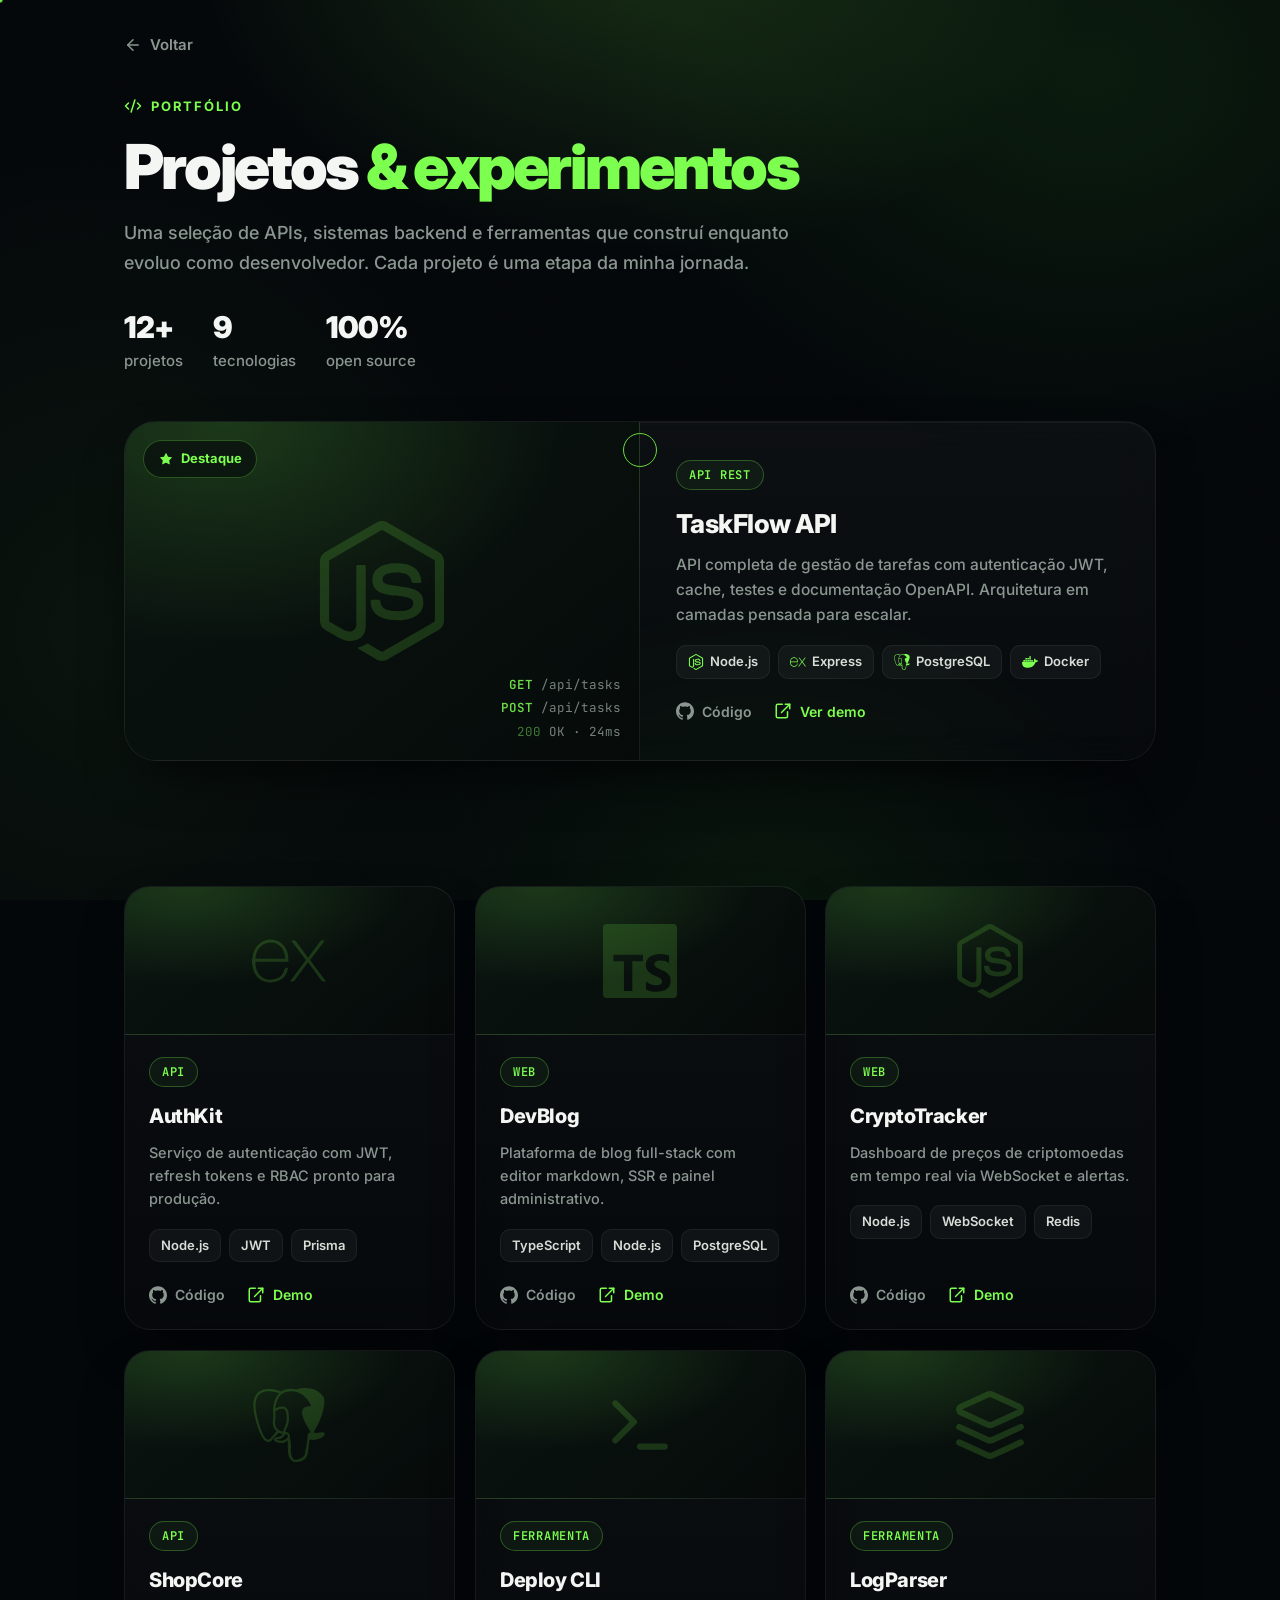
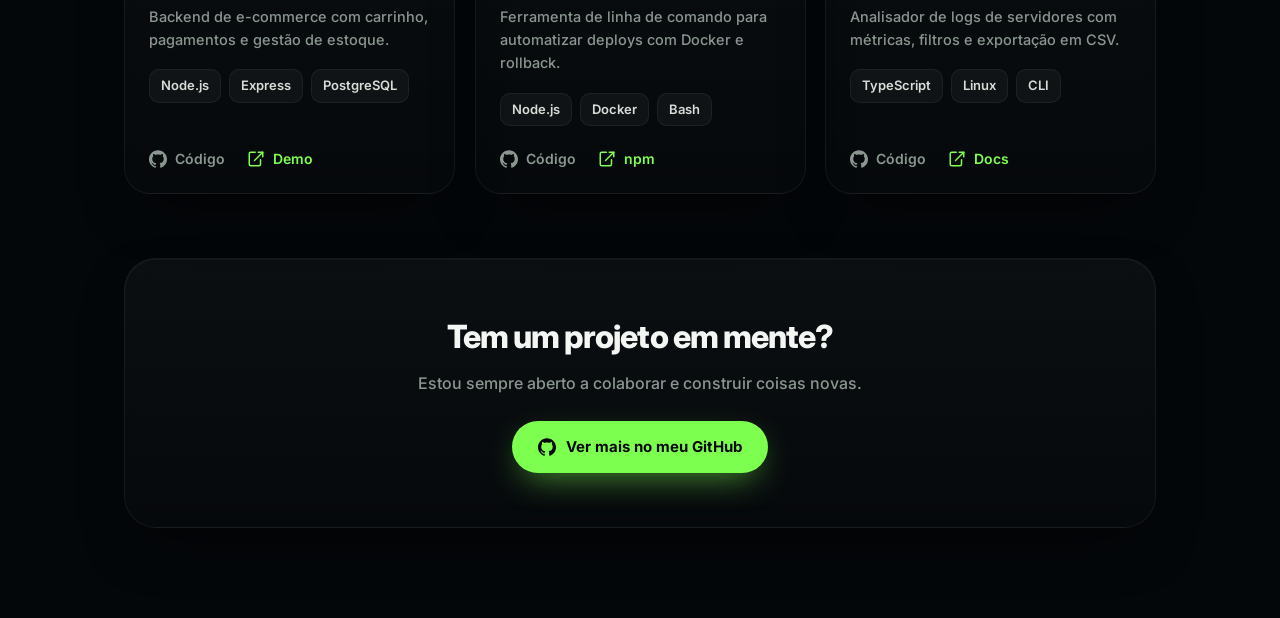
==== pages/portfolio/index.html @ dc5ea9fb ""feat: improve developer hub UI and user experience"" ====
<!DOCTYPE html>
<html lang="pt-BR">
<head>
  <meta charset="UTF-8" />
  <meta name="viewport" content="width=device-width, initial-scale=1.0" />
  <meta name="theme-color" content="#04070a" />
  <meta name="description" content="Portfólio de Vitor Melo — APIs, sistemas backend e experimentos construídos com Node.js, TypeScript e PostgreSQL." />
  <title>Portfólio · Vitor Melo</title>
  <link rel="preconnect" href="https://fonts.googleapis.com" />
  <link rel="preconnect" href="https://fonts.gstatic.com" crossorigin />
  <link rel="icon" type="image/png" href="assets/favicon-32x32.png" />
  <link href="https://fonts.googleapis.com/css2?family=Inter:wght@400;500;600;700;800;900&family=JetBrains+Mono:wght@400;500;600&display=swap" rel="stylesheet" />
  <link rel="stylesheet" href="style.css" />
</head>
<body>
  <!-- ==================== SVG SPRITE ==================== -->
  <svg class="sprite" aria-hidden="true" width="0" height="0" style="position:absolute">
    <defs>
      <symbol id="ic-arrow-left" viewBox="0 0 24 24"><g fill="none" stroke="currentColor" stroke-width="2" stroke-linecap="round" stroke-linejoin="round"><path d="m12 19-7-7 7-7"/><path d="M19 12H5"/></g></symbol>
      <symbol id="ic-code" viewBox="0 0 24 24"><g fill="none" stroke="currentColor" stroke-width="2" stroke-linecap="round" stroke-linejoin="round"><path d="m18 16 4-4-4-4"/><path d="m6 8-4 4 4 4"/><path d="m14.5 4-5 16"/></g></symbol>
      <symbol id="ic-external" viewBox="0 0 24 24"><g fill="none" stroke="currentColor" stroke-width="2" stroke-linecap="round" stroke-linejoin="round"><path d="M15 3h6v6"/><path d="M10 14 21 3"/><path d="M18 13v6a2 2 0 0 1-2 2H5a2 2 0 0 1-2-2V5a2 2 0 0 1 2-2h6"/></g></symbol>
      <symbol id="ic-layers" viewBox="0 0 24 24"><g fill="none" stroke="currentColor" stroke-width="2" stroke-linecap="round" stroke-linejoin="round"><path d="m12.83 2.18a2 2 0 0 0-1.66 0L2.6 6.08a1 1 0 0 0 0 1.83l8.58 3.91a2 2 0 0 0 1.66 0l8.58-3.9a1 1 0 0 0 0-1.83Z"/><path d="m22 17.65-9.17 4.16a2 2 0 0 1-1.66 0L2 17.65"/><path d="m22 12.65-9.17 4.16a2 2 0 0 1-1.66 0L2 12.65"/></g></symbol>
      <symbol id="ic-star" viewBox="0 0 24 24"><path fill="currentColor" d="M11.48 3.5a.6.6 0 0 1 1.04 0l2.28 4.62a.6.6 0 0 0 .45.33l5.1.74a.6.6 0 0 1 .33 1.02l-3.69 3.6a.6.6 0 0 0-.17.53l.87 5.08a.6.6 0 0 1-.87.63l-4.56-2.4a.6.6 0 0 0-.56 0l-4.56 2.4a.6.6 0 0 1-.87-.63l.87-5.08a.6.6 0 0 0-.17-.53l-3.7-3.6a.6.6 0 0 1 .34-1.02l5.1-.74a.6.6 0 0 0 .45-.33Z"/></symbol>
      <symbol id="ic-terminal" viewBox="0 0 24 24"><g fill="none" stroke="currentColor" stroke-width="2" stroke-linecap="round" stroke-linejoin="round"><polyline points="4 17 10 11 4 5"/><line x1="12" x2="20" y1="19" y2="19"/></g></symbol>
      <symbol id="ic-github" viewBox="0 0 24 24"><path fill="currentColor" d="M12 .297c-6.63 0-12 5.373-12 12 0 5.303 3.438 9.8 8.205 11.385.6.113.82-.258.82-.577 0-.285-.01-1.04-.015-2.04-3.338.724-4.042-1.61-4.042-1.61C4.422 18.07 3.633 17.7 3.633 17.7c-1.087-.744.084-.729.084-.729 1.205.084 1.838 1.236 1.838 1.236 1.07 1.835 2.809 1.305 3.495.998.108-.776.417-1.305.76-1.605-2.665-.3-5.466-1.332-5.466-5.93 0-1.31.465-2.38 1.235-3.22-.135-.303-.54-1.523.105-3.176 0 0 1.005-.322 3.3 1.23.96-.267 1.98-.399 3-.405 1.02.006 2.04.138 3 .405 2.28-1.552 3.285-1.23 3.285-1.23.645 1.653.24 2.873.12 3.176.765.84 1.23 1.91 1.23 3.22 0 4.61-2.805 5.625-5.475 5.92.42.36.81 1.096.81 2.22 0 1.606-.015 2.896-.015 3.286 0 .315.21.69.825.57C20.565 22.092 24 17.592 24 12.297c0-6.627-5.373-12-12-12"/></symbol>
      <symbol id="ic-node" viewBox="0 0 24 24"><path fill="currentColor" d="M11.998,24c-0.321,0-0.641-0.084-0.922-0.247l-2.936-1.737c-0.438-0.245-0.224-0.332-0.08-0.383 c0.585-0.203,0.703-0.25,1.328-0.604c0.065-0.037,0.151-0.023,0.218,0.017l2.256,1.339c0.082,0.045,0.197,0.045,0.272,0l8.795-5.076 c0.082-0.047,0.134-0.141,0.134-0.238V6.921c0-0.099-0.053-0.192-0.137-0.242l-8.791-5.072c-0.081-0.047-0.189-0.047-0.271,0 L3.075,6.68C2.99,6.729,2.936,6.825,2.936,6.921v10.15c0,0.097,0.054,0.189,0.137,0.235l2.409,1.392 c1.307,0.654,2.108-0.116,2.108-0.89V7.787c0-0.142,0.114-0.253,0.256-0.253h1.115c0.139,0,0.255,0.112,0.255,0.253v10.021 c0,1.745-0.95,2.745-2.604,2.745c-0.508,0-0.909,0-2.026-0.551L2.28,18.675c-0.57-0.329-0.922-0.945-0.922-1.604V6.921 c0-0.659,0.353-1.275,0.922-1.603l8.795-5.082c0.557-0.315,1.296-0.315,1.848,0l8.794,5.082c0.570,0.329,0.924,0.944,0.924,1.603 v10.15c0,0.659-0.354,1.273-0.924,1.604l-8.794,5.078C12.643,23.916,12.324,24,11.998,24z M19.099,13.993 c0-1.9-1.284-2.406-3.987-2.763c-2.731-0.361-3.009-0.548-3.009-1.187c0-0.528,0.235-1.233,2.258-1.233 c1.807,0,2.473,0.389,2.747,1.607c0.024,0.115,0.129,0.199,0.247,0.199h1.141c0.071,0,0.138-0.031,0.186-0.081 c0.048-0.054,0.074-0.123,0.067-0.196c-0.177-2.098-1.571-3.076-4.388-3.076c-2.508,0-4.004,1.058-4.004,2.833 c0,1.925,1.488,2.457,3.895,2.695c2.88,0.282,3.103,0.703,3.103,1.269c0,0.983-0.789,1.402-2.642,1.402 c-2.327,0-2.839-0.584-3.011-1.742c-0.02-0.124-0.126-0.215-0.253-0.215h-1.137c-0.141,0-0.254,0.112-0.254,0.253 c0,1.482,0.806,3.248,4.655,3.248C17.501,16.936,19.099,15.833,19.099,13.993z"/></symbol>
      <symbol id="ic-ts" viewBox="0 0 24 24"><path fill="currentColor" d="M1.125 0C.502 0 0 .502 0 1.125v21.75C0 23.498.502 24 1.125 24h21.75c.623 0 1.125-.502 1.125-1.125V1.125C24 .502 23.498 0 22.875 0zm17.363 9.75c.612 0 1.154.037 1.627.111a6.38 6.38 0 0 1 1.306.34v2.458a3.95 3.95 0 0 0-.643-.361 5.093 5.093 0 0 0-.717-.26 5.453 5.453 0 0 0-1.426-.2c-.3 0-.573.028-.819.086a2.1 2.1 0 0 0-.623.242c-.17.104-.3.229-.393.374a.888.888 0 0 0-.14.49c0 .196.053.373.156.529.104.156.252.304.443.444s.423.276.696.41c.273.135.582.274.926.416.47.197.892.407 1.266.628.374.222.695.473.963.753.268.279.472.598.614.957.142.359.214.776.214 1.253 0 .657-.125 1.21-.373 1.656a3.033 3.033 0 0 1-1.012 1.085 4.38 4.38 0 0 1-1.487.596c-.566.12-1.163.18-1.79.18a9.916 9.916 0 0 1-1.84-.164 5.544 5.544 0 0 1-1.512-.493v-2.63a5.033 5.033 0 0 0 3.237 1.2c.333 0 .624-.03.872-.09.249-.06.456-.144.623-.25.166-.108.29-.234.373-.38a1.023 1.023 0 0 0-.074-1.089 2.12 2.12 0 0 0-.537-.5 5.597 5.597 0 0 0-.807-.444 27.72 27.72 0 0 0-1.007-.436c-.918-.383-1.602-.852-2.053-1.405-.45-.553-.676-1.222-.676-2.005 0-.614.123-1.141.369-1.582.246-.441.58-.804 1.004-1.089a4.494 4.494 0 0 1 1.47-.629 7.536 7.536 0 0 1 1.77-.201zm-15.113.188h9.563v2.166H9.506v9.646H6.789v-9.646H3.375z"/></symbol>
      <symbol id="ic-express" viewBox="0 0 24 24"><path fill="currentColor" d="M24 18.588a1.529 1.529 0 0 1-1.895-.72l-3.45-4.771-.5-.667-4.003 5.444a1.466 1.466 0 0 1-1.802.708l5.158-6.92-4.798-6.251a1.595 1.595 0 0 1 1.9.666l3.576 4.83 3.596-4.808a1.435 1.435 0 0 1 1.788-.668L21.708 7.9l-2.522 3.283a.666.666 0 0 0 0 .994l4.804 6.412zM.002 11.576l.42-2.075c1.154-4.103 5.858-5.81 9.094-3.27 1.895 1.489 2.368 3.597 2.275 5.973H1.116C.943 16.447 4.005 19.009 7.92 17.7a4.078 4.078 0 0 0 2.582-2.876c.207-.666.548-.78 1.174-.588a5.417 5.417 0 0 1-2.589 3.957 6.272 6.272 0 0 1-7.306-.933 6.575 6.575 0 0 1-1.64-3.858c0-.235-.08-.455-.134-.666A88.33 88.33 0 0 1 0 11.577zm1.127-.286h9.654c-.06-3.076-2.001-5.258-4.59-5.278-2.882-.04-4.944 2.094-5.071 5.264z"/></symbol>
      <symbol id="ic-postgres" viewBox="0 0 24 24"><path fill="currentColor" d="M23.5594 14.7228a.5269.5269 0 0 0-.0563-.1191c-.139-.2632-.4768-.3418-1.0074-.2321-1.6533.3411-2.2935.1312-2.5256-.0191 1.342-2.0482 2.445-4.522 3.0411-6.8297.2714-1.0507.7982-3.5237.1222-4.7316a1.5641 1.5641 0 0 0-.1509-.235C21.6931.9086 19.8007.0248 17.5099.0005c-1.4947-.0158-2.7705.3461-3.1161.4794a9.449 9.449 0 0 0-.5159-.0816 8.044 8.044 0 0 0-1.3114-.1278c-1.1822-.0184-2.2038.2642-3.0498.8406-.8573-.3211-4.7888-1.645-7.2219.0788C.9359 2.1526.3086 3.8733.4302 6.3043c.0409.818.5069 3.334 1.2423 5.7436.4598 1.5065.9387 2.7019 1.4334 3.582.553.9942 1.1259 1.5933 1.7143 1.7895.4474.1491 1.1327.1441 1.8581-.7279.8012-.9635 1.5903-1.8258 1.9446-2.2069.4351.2355.9064.3625 1.39.3772a.0569.0569 0 0 0 .0004.0041 11.0312 11.0312 0 0 0-.2472.3054c-.3389.4302-.4094.5197-1.5002.7443-.3102.064-1.1344.2339-1.1464.8115-.0025.1224.0329.2309.0919.3268.2269.4231.9216.6097 1.015.6331 1.3345.3335 2.5044.092 3.3714-.6787-.017 2.231.0775 4.4174.3454 5.0874.2212.5529.7618 1.9045 2.4692 1.9043.2505 0 .5263-.0291.8296-.0941 1.7819-.3821 2.5557-1.1696 2.855-2.9059.1503-.8707.4016-2.8753.5388-4.1012.0169-.0703.0357-.1207.057-.1362.0007-.0005.0697-.0471.4272.0307a.3673.3673 0 0 0 .0443.0068l.2539.0223.0149.001c.8468.0384 1.9114-.1426 2.5312-.4308.6438-.2988 1.8057-1.0323 1.5951-1.6698zM2.371 11.8765c-.7435-2.4358-1.1779-4.8851-1.2123-5.5719-.1086-2.1714.4171-3.6829 1.5623-4.4927 1.8367-1.2986 4.8398-.5408 6.108-.13-.0032.0032-.0066.0061-.0098.0094-2.0238 2.044-1.9758 5.536-1.9708 5.7495-.0002.0823.0066.1989.0162.3593.0348.5873.0996 1.6804-.0735 2.9184-.1609 1.1504.1937 2.2764.9728 3.0892.0806.0841.1648.1631.2518.2374-.3468.3714-1.1004 1.1926-1.9025 2.1576-.5677.6825-.9597.5517-1.0886.5087-.3919-.1307-.813-.5871-1.2381-1.3223-.4796-.839-.9635-2.0317-1.4155-3.5126zm6.0072 5.0871c-.1711-.0428-.3271-.1132-.4322-.1772.0889-.0394.2374-.0902.4833-.1409 1.2833-.2641 1.4815-.4506 1.9143-1.0002.0992-.126.2116-.2687.3673-.4426a.3549.3549 0 0 0 .0737-.1298c.1708-.1513.2724-.1099.4369-.0417.156.0646.3078.26.3695.4752.0291.1016.0619.2945-.0452.4444-.9043 1.2658-2.2216 1.2494-3.1676 1.0128zm2.094-3.988-.0525.141c-.133.3566-.2567.6881-.3334 1.003-.6674-.0021-1.3168-.2872-1.8105-.8024-.6279-.6551-.9131-1.5664-.7825-2.5004.1828-1.3079.1153-2.4468.079-3.0586-.005-.0857-.0095-.1607-.0122-.2199.2957-.2621 1.6659-.9962 2.6429-.7724.4459.1022.7176.4057.8305.928.5846 2.7038.0774 3.8307-.3302 4.7363-.084.1866-.1633.3629-.2311.5454zm7.3637 4.5725c-.0169.1768-.0358.376-.0618.5959l-.146.4383a.3547.3547 0 0 0-.0182.1077c-.0059.4747-.054.6489-.115.8693-.0634.2292-.1353.4891-.1794 1.0575-.11 1.4143-.8782 2.2267-2.4172 2.5565-1.5155.3251-1.7843-.4968-2.0212-1.2217a6.5824 6.5824 0 0 0-.0769-.2266c-.2154-.5858-.1911-1.4119-.1574-2.5551.0165-.5612-.0249-1.9013-.3302-2.6462.0044-.2932.0106-.5909.019-.8918a.3529.3529 0 0 0-.0153-.1126 1.4927 1.4927 0 0 0-.0439-.208c-.1226-.4283-.4213-.7866-.7797-.9351-.1424-.059-.4038-.1672-.7178-.0869.067-.276.1831-.5875.309-.9249l.0529-.142c.0595-.16.134-.3257.213-.5012.4265-.9476 1.0106-2.2453.3766-5.1772-.2374-1.0981-1.0304-1.6343-2.2324-1.5098-.7207.0746-1.3799.3654-1.7088.5321a5.6716 5.6716 0 0 0-.1958.1041c.0918-1.1064.4386-3.1741 1.7357-4.4823a4.0306 4.0306 0 0 1 .3033-.276.3532.3532 0 0 0 .1447-.0644c.7524-.5706 1.6945-.8506 2.802-.8325.4091.0067.8017.0339 1.1742.081 1.939.3544 3.2439 1.4468 4.0359 2.3827.8143.9623 1.2552 1.9315 1.4312 2.4543-1.3232-.1346-2.2234.1268-2.6797.779-.9926 1.4189.543 4.1729 1.2811 5.4964.1353.2426.2522.4522.2889.5413.2403.5825.5515.9713.7787 1.2552.0696.087.1372.1714.1885.245-.4008.1155-1.1208.3825-1.0552 1.717z"/></symbol>
      <symbol id="ic-docker" viewBox="0 0 24 24"><path fill="currentColor" d="M13.983 11.078h2.119a.186.186 0 00.186-.185V9.006a.186.186 0 00-.186-.186h-2.119a.185.185 0 00-.185.185v1.888c0 .102.083.185.185.185m-2.954-5.43h2.118a.186.186 0 00.186-.186V3.574a.186.186 0 00-.186-.185h-2.118a.185.185 0 00-.185.185v1.888c0 .102.082.185.185.185m0 2.716h2.118a.187.187 0 00.186-.186V6.29a.186.186 0 00-.186-.185h-2.118a.185.185 0 00-.185.185v1.887c0 .102.082.185.185.186m-2.93 0h2.12a.186.186 0 00.184-.186V6.29a.185.185 0 00-.185-.185H8.1a.185.185 0 00-.185.185v1.887c0 .102.083.185.185.186m-2.964 0h2.119a.186.186 0 00.185-.186V6.29a.185.185 0 00-.185-.185H5.136a.186.186 0 00-.186.185v1.887c0 .102.084.185.186.186m5.893 2.715h2.118a.186.186 0 00.186-.185V9.006a.186.186 0 00-.186-.186h-2.118a.185.185 0 00-.185.185v1.888c0 .102.082.185.185.185m-2.93 0h2.12a.185.185 0 00.184-.185V9.006a.185.185 0 00-.184-.186h-2.12a.185.185 0 00-.184.185v1.888c0 .102.083.185.185.185m-2.964 0h2.119a.185.185 0 00.185-.185V9.006a.185.185 0 00-.184-.186h-2.12a.186.186 0 00-.186.186v1.887c0 .102.084.185.186.185m-2.92 0h2.12a.185.185 0 00.184-.185V9.006a.185.185 0 00-.184-.186h-2.12a.185.185 0 00-.184.185v1.888c0 .102.082.185.185.185M23.763 9.89c-.065-.051-.672-.51-1.954-.51-.338.001-.676.03-1.01.087-.248-1.7-1.653-2.53-1.716-2.566l-.344-.199-.226.327c-.284.438-.49.922-.612 1.43-.23.97-.09 1.882.403 2.661-.595.332-1.55.413-1.744.42H.751a.751.751 0 00-.75.748 11.376 11.376 0 00.692 4.062c.545 1.428 1.355 2.48 2.41 3.124 1.18.723 3.1 1.137 5.275 1.137.983.003 1.963-.086 2.93-.266a12.248 12.248 0 003.823-1.389c.98-.567 1.86-1.288 2.61-2.136 1.252-1.418 1.998-2.997 2.553-4.4h.221c1.372 0 2.215-.549 2.68-1.009.309-.293.55-.65.707-1.046l.098-.288Z"/></symbol>
    </defs>
  </svg>

  <!-- ==================== FIXED FX ==================== -->
  <div class="fx-glow" aria-hidden="true"></div>
  <div class="fx-grain" aria-hidden="true"></div>
  <div class="cursor" data-cursor aria-hidden="true"></div>
  <div class="cursor-dot" data-cursor-dot aria-hidden="true"></div>

  <div class="wrap">
    <a href="/" class="back" data-testid="back-link">
      <svg class="i18"><use href="#ic-arrow-left"/></svg> Voltar
    </a>

    <!-- ==================== HERO ==================== -->
    <header class="hero" data-testid="hero">
      <span class="eyebrow" data-anim="fade-up"><svg class="i18"><use href="#ic-code"/></svg> Portfólio</span>
      <h1 class="hero-title" data-anim="fade-up">Projetos <span class="accent">& experimentos</span></h1>
      <p class="hero-sub" data-anim="fade-up">
        Uma seleção de APIs, sistemas backend e ferramentas que construí enquanto evoluo como desenvolvedor.
        Cada projeto é uma etapa da minha jornada.
      </p>
      <div class="hero-stats" data-anim="fade-up">
        <span class="mini-stat"><b data-count="12" data-suffix="+">0</b> projetos</span>
        <span class="mini-stat"><b data-count="9">0</b> tecnologias</span>
        <span class="mini-stat"><b data-count="100" data-suffix="%">0</b> open source</span>
      </div>
    </header>

    <!-- ==================== FEATURED ==================== -->
    <a href="#" class="featured glass" data-anim="blur" data-tilt data-testid="featured-project">
      <div class="featured-thumb" data-cat="api">
        <span class="thumb-badge"><svg class="i22"><use href="#ic-star"/></svg> Destaque</span>
        <svg class="thumb-mark"><use href="#ic-node"/></svg>
        <div class="thumb-code">
          <span><span class="c-key">GET</span> /api/tasks</span>
          <span><span class="c-key">POST</span> /api/tasks</span>
          <span><span class="c-mut">200</span> OK · 24ms</span>
        </div>
      </div>
      <div class="featured-body">
        <span class="cat-tag">API REST</span>
        <h2 class="p-title">TaskFlow API</h2>
        <p class="p-desc">API completa de gestão de tarefas com autenticação JWT, cache, testes e documentação OpenAPI. Arquitetura em camadas pensada para escalar.</p>
        <div class="p-tags">
          <span class="tag"><svg class="i16"><use href="#ic-node"/></svg> Node.js</span>
          <span class="tag"><svg class="i16"><use href="#ic-express"/></svg> Express</span>
          <span class="tag"><svg class="i16"><use href="#ic-postgres"/></svg> PostgreSQL</span>
          <span class="tag"><svg class="i16"><use href="#ic-docker"/></svg> Docker</span>
        </div>
        <div class="p-links">
          <span class="p-link"><svg class="i18"><use href="#ic-github"/></svg> Código</span>
          <span class="p-link accent-link"><svg class="i18"><use href="#ic-external"/></svg> Ver demo</span>
        </div>
      </div>
    </a>

    <!-- ==================== FILTERS ==================== -->
    <div class="filters" data-anim="fade-up" data-testid="filters">
      <button class="filter active" data-filter="all" data-testid="filter-all">Todos</button>
      <button class="filter" data-filter="api" data-testid="filter-api">APIs</button>
      <button class="filter" data-filter="web" data-testid="filter-web">Web</button>
      <button class="filter" data-filter="tool" data-testid="filter-tool">Ferramentas</button>
    </div>

    <!-- ==================== GRID ==================== -->
    <div class="projects" data-testid="projects-grid">
      <a href="#" class="project glass" data-cat="api" data-anim="fade-up">
        <div class="p-thumb" data-cat="api"><svg class="thumb-mark sm"><use href="#ic-express"/></svg></div>
        <span class="cat-tag">API</span>
        <h3 class="p-title">AuthKit</h3>
        <p class="p-desc">Serviço de autenticação com JWT, refresh tokens e RBAC pronto para produção.</p>
        <div class="p-tags"><span class="tag">Node.js</span><span class="tag">JWT</span><span class="tag">Prisma</span></div>
        <div class="p-links"><span class="p-link"><svg class="i18"><use href="#ic-github"/></svg> Código</span><span class="p-link accent-link"><svg class="i18"><use href="#ic-external"/></svg> Demo</span></div>
      </a>

      <a href="#" class="project glass" data-cat="web" data-anim="fade-up">
        <div class="p-thumb" data-cat="web"><svg class="thumb-mark sm"><use href="#ic-ts"/></svg></div>
        <span class="cat-tag">Web</span>
        <h3 class="p-title">DevBlog</h3>
        <p class="p-desc">Plataforma de blog full-stack com editor markdown, SSR e painel administrativo.</p>
        <div class="p-tags"><span class="tag">TypeScript</span><span class="tag">Node.js</span><span class="tag">PostgreSQL</span></div>
        <div class="p-links"><span class="p-link"><svg class="i18"><use href="#ic-github"/></svg> Código</span><span class="p-link accent-link"><svg class="i18"><use href="#ic-external"/></svg> Demo</span></div>
      </a>

      <a href="#" class="project glass" data-cat="web" data-anim="fade-up">
        <div class="p-thumb" data-cat="web"><svg class="thumb-mark sm"><use href="#ic-node"/></svg></div>
        <span class="cat-tag">Web</span>
        <h3 class="p-title">CryptoTracker</h3>
        <p class="p-desc">Dashboard de preços de criptomoedas em tempo real via WebSocket e alertas.</p>
        <div class="p-tags"><span class="tag">Node.js</span><span class="tag">WebSocket</span><span class="tag">Redis</span></div>
        <div class="p-links"><span class="p-link"><svg class="i18"><use href="#ic-github"/></svg> Código</span><span class="p-link accent-link"><svg class="i18"><use href="#ic-external"/></svg> Demo</span></div>
      </a>

      <a href="#" class="project glass" data-cat="api" data-anim="fade-up">
        <div class="p-thumb" data-cat="api"><svg class="thumb-mark sm"><use href="#ic-postgres"/></svg></div>
        <span class="cat-tag">API</span>
        <h3 class="p-title">ShopCore</h3>
        <p class="p-desc">Backend de e-commerce com carrinho, pagamentos e gestão de estoque.</p>
        <div class="p-tags"><span class="tag">Node.js</span><span class="tag">Express</span><span class="tag">PostgreSQL</span></div>
        <div class="p-links"><span class="p-link"><svg class="i18"><use href="#ic-github"/></svg> Código</span><span class="p-link accent-link"><svg class="i18"><use href="#ic-external"/></svg> Demo</span></div>
      </a>

      <a href="#" class="project glass" data-cat="tool" data-anim="fade-up">
        <div class="p-thumb" data-cat="tool"><svg class="thumb-mark sm"><use href="#ic-terminal"/></svg></div>
        <span class="cat-tag">Ferramenta</span>
        <h3 class="p-title">Deploy CLI</h3>
        <p class="p-desc">Ferramenta de linha de comando para automatizar deploys com Docker e rollback.</p>
        <div class="p-tags"><span class="tag">Node.js</span><span class="tag">Docker</span><span class="tag">Bash</span></div>
        <div class="p-links"><span class="p-link"><svg class="i18"><use href="#ic-github"/></svg> Código</span><span class="p-link accent-link"><svg class="i18"><use href="#ic-external"/></svg> npm</span></div>
      </a>

      <a href="#" class="project glass" data-cat="tool" data-anim="fade-up">
        <div class="p-thumb" data-cat="tool"><svg class="thumb-mark sm"><use href="#ic-layers"/></svg></div>
        <span class="cat-tag">Ferramenta</span>
        <h3 class="p-title">LogParser</h3>
        <p class="p-desc">Analisador de logs de servidores com métricas, filtros e exportação em CSV.</p>
        <div class="p-tags"><span class="tag">TypeScript</span><span class="tag">Linux</span><span class="tag">CLI</span></div>
        <div class="p-links"><span class="p-link"><svg class="i18"><use href="#ic-github"/></svg> Código</span><span class="p-link accent-link"><svg class="i18"><use href="#ic-external"/></svg> Docs</span></div>
      </a>
    </div>

    <!-- empty state -->
    <p class="empty" data-testid="empty-state" hidden>Nenhum projeto nesta categoria ainda. 🚧</p>

    <!-- ==================== CTA ==================== -->
    <section class="cta glass" data-anim="blur" data-testid="cta">
      <h2 class="cta-title">Tem um projeto em mente?</h2>
      <p class="cta-sub">Estou sempre aberto a colaborar e construir coisas novas.</p>
      <a href="/" class="cta-btn"><svg class="i18"><use href="#ic-github"/></svg> Ver mais no meu GitHub</a>
    </section>
  </div>

  <script src="script.js"></script>
</body>
</html>
---- pages/portfolio/style.css ----
/* =====================================================
   Portfólio — Vitor Melo · same visual identity
   ===================================================== */

:root {
  --bg: #04070a;
  --green: #7CFF4F;
  --green-2: #5be83a;
  --text: #f3f6f3;
  --muted: #8b9690;
  --muted-2: #5f6b64;
  --card: rgba(255, 255, 255, 0.022);
  --card-hover: rgba(124, 255, 79, 0.05);
  --border: rgba(255, 255, 255, 0.06);
  --border-green: rgba(124, 255, 79, 0.28);
  --radius: 26px;
  --radius-lg: 32px;
  --ease: cubic-bezier(0.22, 1, 0.36, 1);
  --t: 300ms;
  --shadow: 0 24px 60px -24px rgba(0, 0, 0, 0.9);
  --glow: 0 0 40px -8px rgba(124, 255, 79, 0.45);
}

* { margin: 0; padding: 0; box-sizing: border-box; }
html { -webkit-text-size-adjust: 100%; scroll-behavior: smooth; }
body { font-family: 'Inter', system-ui, sans-serif; background: var(--bg); color: var(--text); line-height: 1.5; overflow-x: hidden; -webkit-font-smoothing: antialiased; cursor: none; }
::selection { background: rgba(124, 255, 79, 0.28); color: #fff; }
a { text-decoration: none; color: inherit; }
button { font-family: inherit; cursor: none; }
svg { display: block; }
.i16 { width: 16px; height: 16px; }
.i18 { width: 18px; height: 18px; }
.i22 { width: 22px; height: 22px; }
.accent { color: var(--green); }

/* ---------- Fixed FX (same as site) ---------- */
.fx-glow {
  position: fixed; inset: 0; z-index: 0; pointer-events: none;
  background:
    radial-gradient(760px 520px at 50% -6%, rgba(124, 255, 79, 0.15), transparent 60%),
    radial-gradient(900px 700px at 85% 8%, rgba(40, 122, 28, 0.18), transparent 55%),
    radial-gradient(760px 900px at 8% 70%, rgba(124, 255, 79, 0.05), transparent 60%),
    radial-gradient(700px 600px at 60% 104%, rgba(40, 122, 28, 0.14), transparent 60%);
}
.fx-grain {
  position: fixed; inset: 0; z-index: 2; pointer-events: none; opacity: 0.05;
  background-image: url("data:image/svg+xml,%3Csvg xmlns='http://www.w3.org/2000/svg' width='140' height='140'%3E%3Cfilter id='n'%3E%3CfeTurbulence type='fractalNoise' baseFrequency='0.85' numOctaves='3' stitchTiles='stitch'/%3E%3C/filter%3E%3Crect width='100%25' height='100%25' filter='url(%23n)'/%3E%3C/svg%3E");
  mix-blend-mode: overlay;
}

/* ---------- Cursor ---------- */
.cursor, .cursor-dot { position: fixed; top: 0; left: 0; z-index: 9999; pointer-events: none; border-radius: 50%; mix-blend-mode: difference; }
.cursor { width: 34px; height: 34px; border: 1.5px solid rgba(124, 255, 79, 0.9); transform: translate(-50%, -50%); transition: width .3s var(--ease), height .3s var(--ease), background .3s var(--ease), border-color .3s var(--ease); }
.cursor-dot { width: 5px; height: 5px; background: var(--green); transform: translate(-50%, -50%); }
.cursor.hovering { width: 56px; height: 56px; background: rgba(124, 255, 79, 0.12); border-color: transparent; }

/* ---------- Shared glass ---------- */
.glass {
  background: linear-gradient(180deg, rgba(255,255,255,0.035), rgba(255,255,255,0.012));
  border: 1px solid var(--border);
  backdrop-filter: blur(16px); -webkit-backdrop-filter: blur(16px);
  box-shadow: var(--shadow), inset 0 1px 0 rgba(255,255,255,0.04);
}

/* ---------- Layout ---------- */
.wrap { position: relative; z-index: 3; max-width: 1080px; margin: 0 auto; padding: 34px 24px 90px; }
.back { display: inline-flex; align-items: center; gap: 8px; margin-bottom: 40px; font-size: 15px; font-weight: 600; color: var(--muted); transition: color var(--t) var(--ease), gap var(--t) var(--ease); }
.back:hover { color: var(--green); gap: 12px; }

/* ==================== HERO ==================== */
.hero { max-width: 680px; margin-bottom: 48px; }
.eyebrow { display: inline-flex; align-items: center; gap: 9px; margin-bottom: 20px; font-size: 13px; font-weight: 700; letter-spacing: 0.14em; text-transform: uppercase; color: var(--green); }
.hero-title { font-size: clamp(40px, 6.5vw, 62px); font-weight: 900; letter-spacing: -0.045em; line-height: 1.0; margin-bottom: 20px; }
.hero-sub { font-size: 18px; line-height: 1.65; color: var(--muted); font-weight: 500; margin-bottom: 28px; }
.hero-stats { display: flex; flex-wrap: wrap; gap: 30px; }
.mini-stat { font-size: 15px; color: var(--muted); font-weight: 500; }
.mini-stat b { display: block; font-size: 30px; font-weight: 900; letter-spacing: -0.03em; color: var(--text); }

/* ==================== FEATURED ==================== */
.featured { display: grid; grid-template-columns: 1fr 1fr; gap: 0; border-radius: var(--radius-lg); overflow: hidden; margin-bottom: 56px; will-change: transform; transition: transform var(--t) var(--ease), box-shadow var(--t) var(--ease); }
.featured:hover { transform: translateY(-5px); box-shadow: 0 34px 80px -30px rgba(0,0,0,0.95), var(--glow); }

.featured-thumb, .p-thumb { position: relative; overflow: hidden; display: grid; place-items: center; }
.featured-thumb { min-height: 300px; }
.featured-thumb[data-cat], .p-thumb[data-cat] {
  background:
    radial-gradient(120% 120% at 20% 0%, rgba(124,255,79,0.16), transparent 55%),
    linear-gradient(140deg, #0a1410, #060b0a);
  border-right: 1px solid var(--border);
}
.thumb-mark { width: 140px; height: 140px; color: rgba(124,255,79,0.16); }
.thumb-mark.sm { width: 74px; height: 74px; }
.thumb-badge { position: absolute; top: 18px; left: 18px; display: inline-flex; align-items: center; gap: 7px; padding: 8px 14px; border-radius: 999px; font-size: 13px; font-weight: 700; color: var(--green); background: rgba(4,7,10,0.6); border: 1px solid var(--border-green); backdrop-filter: blur(8px); }
.thumb-badge svg { width: 16px; height: 16px; }
.thumb-code { position: absolute; bottom: 18px; right: 18px; display: flex; flex-direction: column; gap: 5px; align-items: flex-end; font-family: 'JetBrains Mono', monospace; font-size: 12.5px; color: var(--muted); opacity: 0.85; }
.c-key { color: var(--green); font-weight: 600; }
.c-mut { color: #4a8b3a; }

.featured-body { padding: 38px 36px; display: flex; flex-direction: column; justify-content: center; }

.cat-tag { align-self: flex-start; font-family: 'JetBrains Mono', monospace; font-size: 12px; font-weight: 600; letter-spacing: 0.06em; text-transform: uppercase; color: var(--green); padding: 5px 12px; border: 1px solid var(--border-green); border-radius: 999px; background: rgba(124,255,79,0.05); margin-bottom: 14px; }
.p-title { font-size: 26px; font-weight: 800; letter-spacing: -0.02em; margin-bottom: 10px; }
.p-desc { font-size: 15.5px; line-height: 1.6; color: var(--muted); font-weight: 500; margin-bottom: 18px; }
.p-tags { display: flex; flex-wrap: wrap; gap: 8px; margin-bottom: 22px; }
.tag { display: inline-flex; align-items: center; gap: 6px; font-size: 13px; font-weight: 600; color: #d7ded7; padding: 6px 11px; border-radius: 10px; background: rgba(255,255,255,0.04); border: 1px solid var(--border); }
.tag svg { color: var(--green); }
.p-links { display: flex; gap: 22px; margin-top: auto; }
.p-link { display: inline-flex; align-items: center; gap: 8px; font-size: 14px; font-weight: 600; color: var(--muted); transition: color var(--t) var(--ease), gap var(--t) var(--ease); }
.p-link:hover { color: var(--text); gap: 11px; }
.p-link.accent-link { color: var(--green); }
.p-link.accent-link:hover { color: var(--green-2); }

/* ==================== FILTERS ==================== */
.filters { display: flex; flex-wrap: wrap; gap: 10px; margin-bottom: 30px; }
.filter { padding: 10px 20px; border-radius: 999px; font-size: 14.5px; font-weight: 600; color: var(--muted); background: rgba(255,255,255,0.03); border: 1px solid var(--border); transition: color var(--t) var(--ease), border-color var(--t) var(--ease), background var(--t) var(--ease), transform var(--t) var(--ease); }
.filter:hover { color: var(--text); transform: translateY(-2px); border-color: var(--border-green); }
.filter.active { color: #04070a; background: var(--green); border-color: var(--green); box-shadow: 0 8px 24px -8px rgba(124,255,79,0.6); }

/* ==================== GRID ==================== */
.projects { display: grid; grid-template-columns: repeat(3, 1fr); gap: 20px; }
.project { position: relative; display: flex; flex-direction: column; padding: 0 0 24px; border-radius: var(--radius); overflow: hidden; will-change: transform; transition: transform var(--t) var(--ease), border-color var(--t) var(--ease), box-shadow var(--t) var(--ease); }
.project .p-thumb { height: 148px; border-bottom: 1px solid var(--border); border-right: none; margin-bottom: 22px; }
.project .cat-tag, .project .p-title, .project .p-desc, .project .p-tags, .project .p-links { margin-left: 24px; margin-right: 24px; }
.project .p-title { font-size: 20px; }
.project .p-desc { font-size: 14.5px; }
.project:hover { transform: translateY(-6px); border-color: var(--border-green); box-shadow: 0 30px 70px -28px rgba(0,0,0,0.95), var(--glow); }
.project:hover .thumb-mark.sm { color: rgba(124,255,79,0.32); transform: scale(1.08); }
.thumb-mark.sm { transition: transform var(--t) var(--ease), color var(--t) var(--ease); }

/* filter hide */
.project.hide { display: none; }
.empty { text-align: center; color: var(--muted); font-size: 16px; padding: 40px 0; }

/* ==================== CTA ==================== */
.cta { margin-top: 64px; border-radius: var(--radius-lg); padding: 54px 30px; text-align: center; }
.cta-title { font-size: clamp(24px, 4vw, 32px); font-weight: 800; letter-spacing: -0.03em; margin-bottom: 10px; }
.cta-sub { font-size: 16px; color: var(--muted); font-weight: 500; margin-bottom: 26px; }
.cta-btn { display: inline-flex; align-items: center; gap: 10px; padding: 15px 26px; border-radius: 999px; font-size: 15px; font-weight: 700; color: #04070a; background: var(--green); box-shadow: 0 12px 34px -10px rgba(124,255,79,0.6); transition: transform var(--t) var(--ease), box-shadow var(--t) var(--ease); }
.cta-btn:hover { transform: translateY(-3px); box-shadow: 0 18px 44px -10px rgba(124,255,79,0.8); }

/* ==================== ANIMATIONS ==================== */
[data-anim] { opacity: 0; transition: opacity .8s var(--ease), transform .8s var(--ease), filter .8s var(--ease); }
[data-anim="fade-up"] { transform: translateY(30px); }
[data-anim="blur"] { filter: blur(14px); transform: scale(0.98); }
[data-anim].in { opacity: 1; transform: none; filter: none; }

@media (prefers-reduced-motion: reduce) {
  * { animation: none !important; transition: none !important; }
  [data-anim] { opacity: 1 !important; transform: none !important; filter: none !important; }
  body, button { cursor: auto; } .cursor, .cursor-dot { display: none; }
}

/* ==================== RESPONSIVE ==================== */
@media (max-width: 900px) {
  .projects { grid-template-columns: repeat(2, 1fr); }
  .featured { grid-template-columns: 1fr; }
  .featured-thumb { min-height: 220px; border-right: none; border-bottom: 1px solid var(--border); }
}
@media (max-width: 620px) {
  .wrap { padding: 26px 16px 70px; }
  .projects { grid-template-columns: 1fr; }
  .hero-stats { gap: 22px; }
  .mini-stat b { font-size: 26px; }
  .featured-body { padding: 28px 22px; }
  .cta { padding: 42px 20px; }
}
@media (hover: none) { body, button { cursor: auto; } .cursor, .cursor-dot { display: none; } }
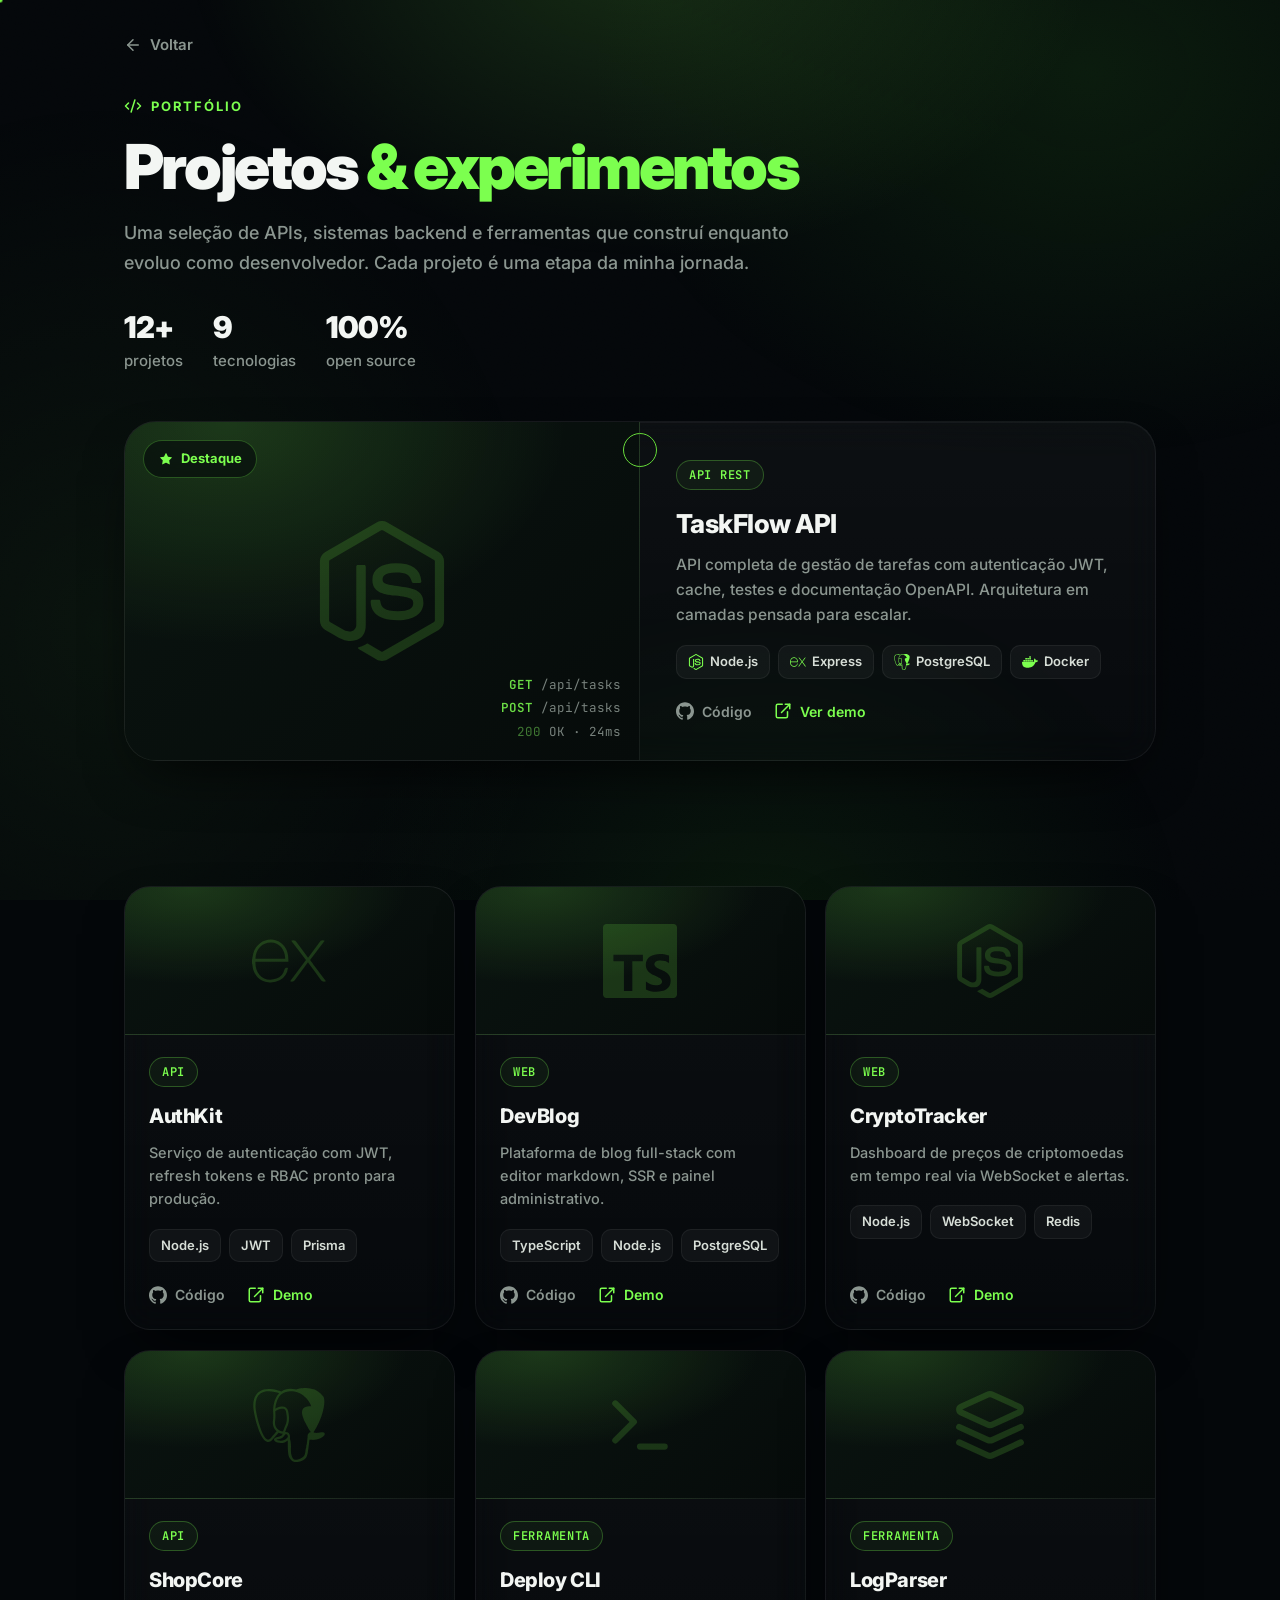
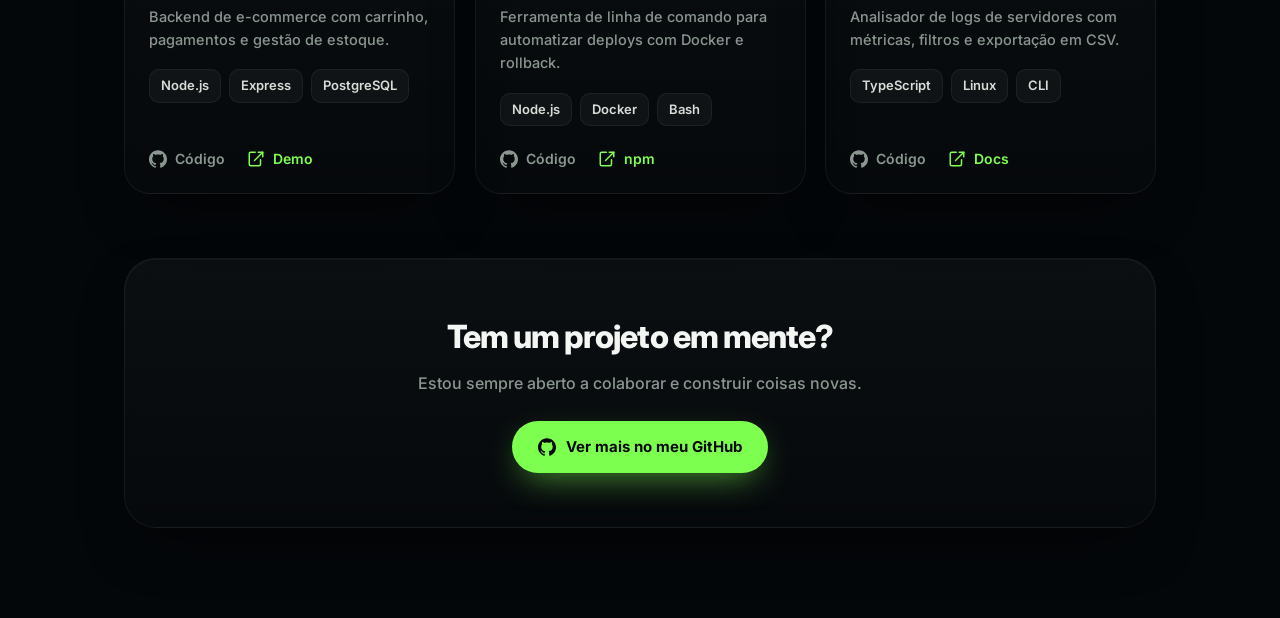
==== commit ade63f46: ""feat: enhance developer hub with new improvements and fixes"" ====
--- a/pages/portfolio/index.html
+++ b/pages/portfolio/index.html
@@ -8,7 +8,7 @@
   <title>Portfólio · Vitor Melo</title>
   <link rel="preconnect" href="https://fonts.googleapis.com" />
   <link rel="preconnect" href="https://fonts.gstatic.com" crossorigin />
-  <link rel="icon" type="image/png" href="assets/favicon-32x32.png" />
+  <link rel="icon" type="image/png" href="../../assets/favicon-32x32.png" />
   <link href="https://fonts.googleapis.com/css2?family=Inter:wght@400;500;600;700;800;900&family=JetBrains+Mono:wght@400;500;600&display=swap" rel="stylesheet" />
   <link rel="stylesheet" href="style.css" />
 </head>
@@ -38,7 +38,7 @@
   <div class="cursor-dot" data-cursor-dot aria-hidden="true"></div>
 
   <div class="wrap">
-    <a href="/" class="back" data-testid="back-link">
+    <a href="../../index.html" class="back" data-testid="back-link">
       <svg class="i18"><use href="#ic-arrow-left"/></svg> Voltar
     </a>
 
